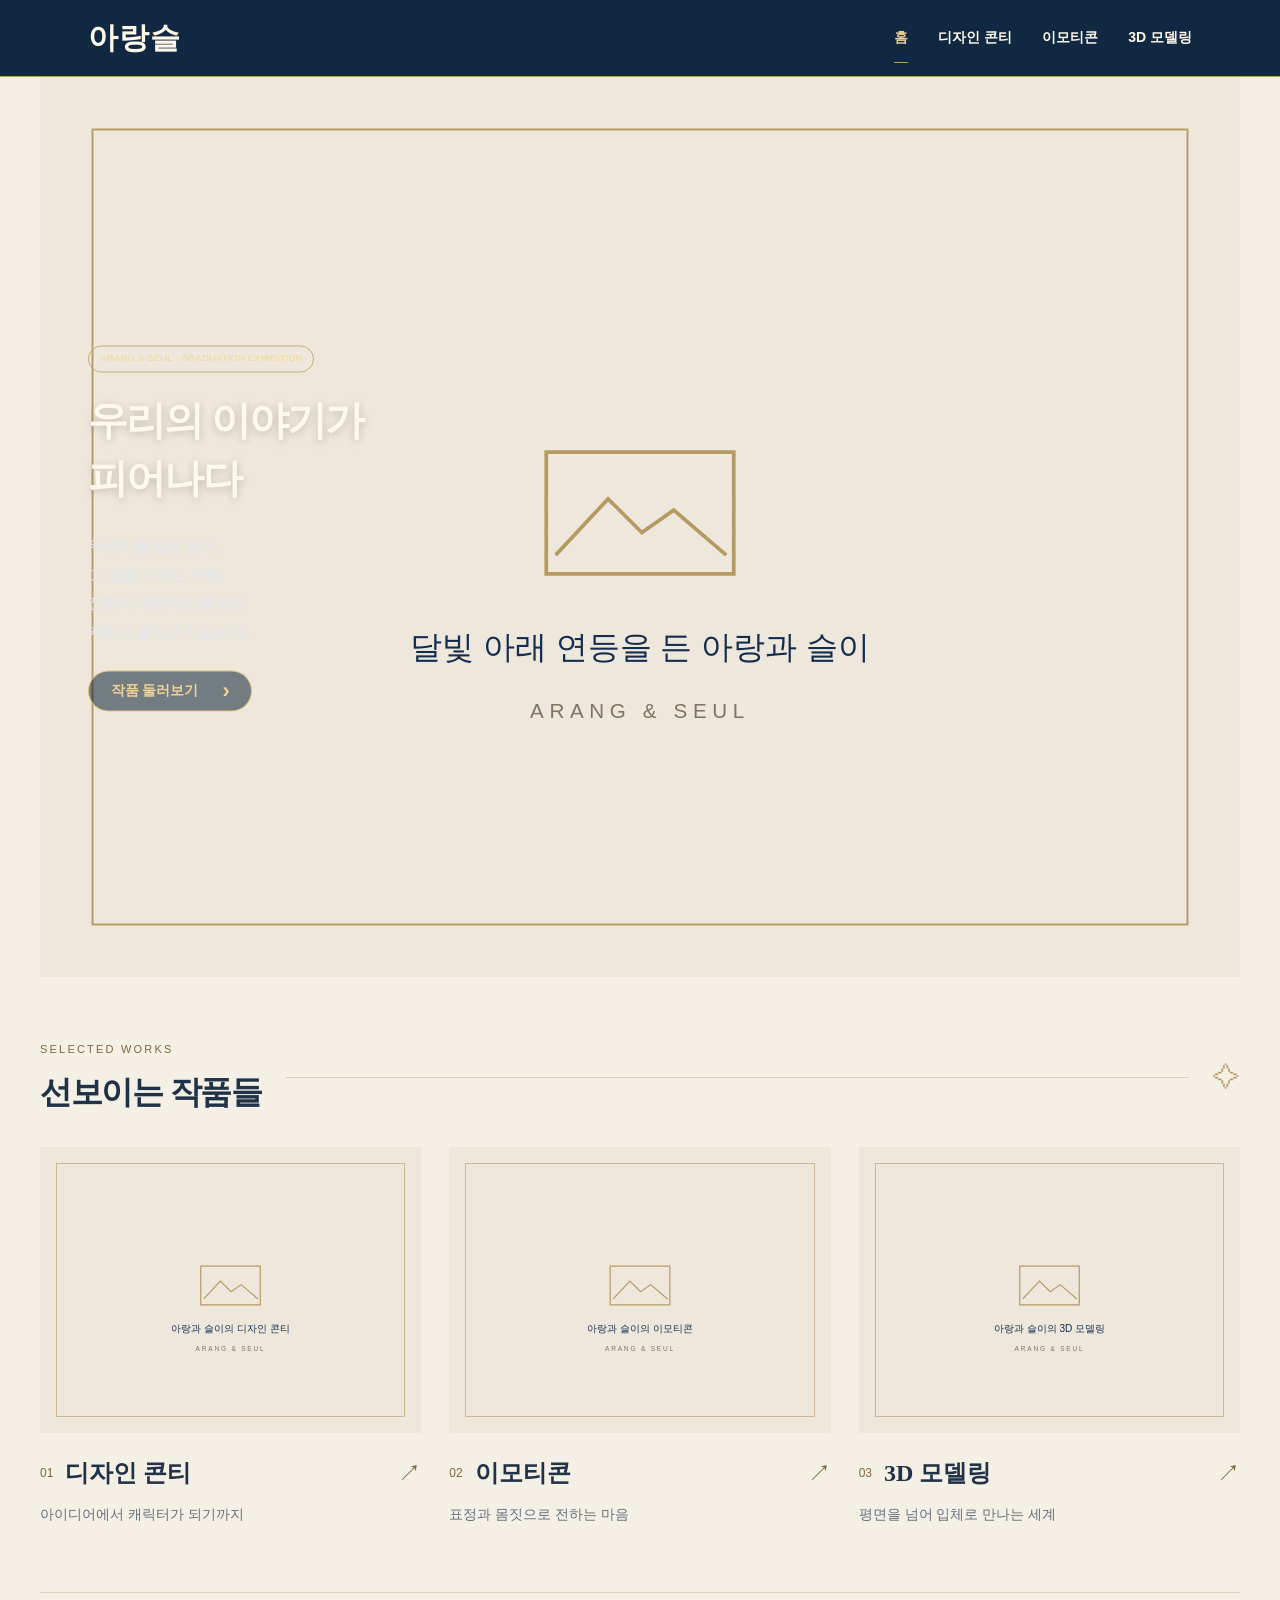
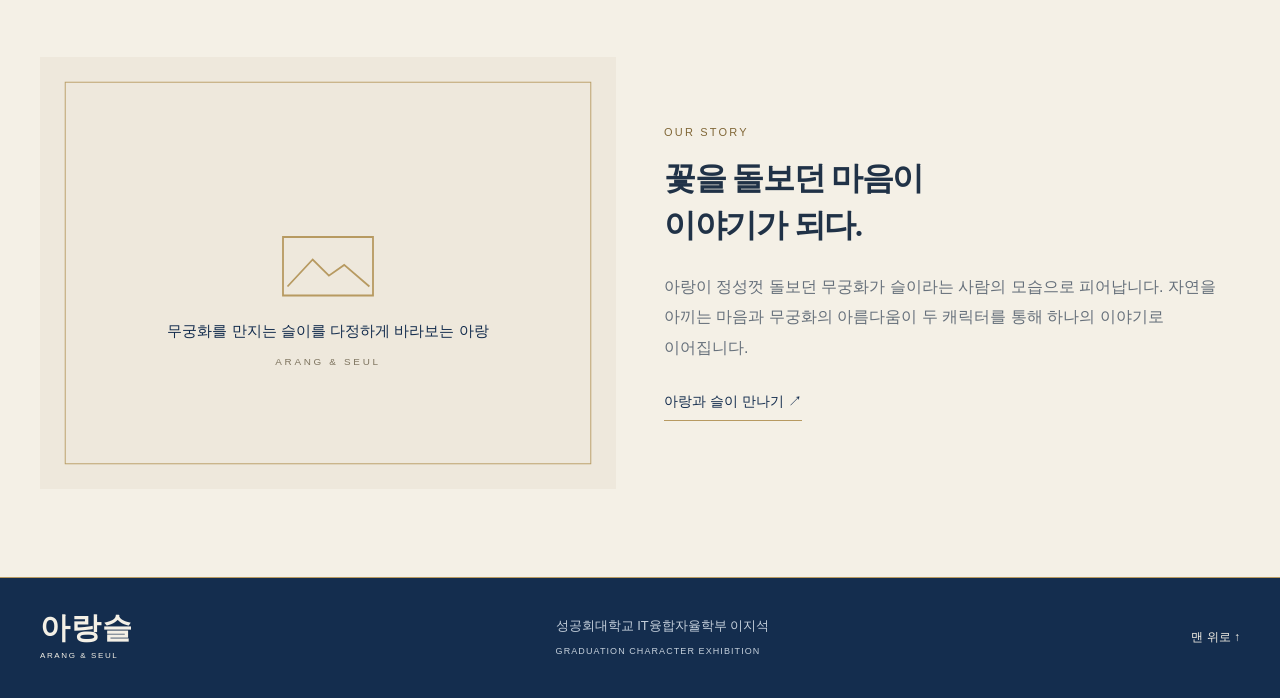
==== html/index.html @ 4203c08e "아랑슬 홈페이지 코" ====
<!DOCTYPE html>
<html lang="ko">
<head>
    <meta charset="UTF-8">

    <meta
        name="viewport"
        content="width=device-width, initial-scale=1.0"
    >

    <meta
        name="description"
        content="아랑과 슬이의 캐릭터 디자인, 이모티콘, 3D 모델링 졸업작품 전시"
    >

    <title>메인 | 아랑슬</title>

    <link rel="stylesheet" href="../css/style.css">
    <script src="../js/script.js" defer></script>

    <style>
        body.home-page {
            margin: 0;
            background: #f4f0e6;
            color: #203247;
            font-family: "Pretendard", "Malgun Gothic", sans-serif;
            line-height: 1.8;
        }

        body.home-page *,
        body.home-page *::before,
        body.home-page *::after {
            box-sizing: border-box;
        }

        body.home-page a {
            color: inherit;
            text-decoration: none;
        }

        body.home-page button {
            font: inherit;
            cursor: pointer;
        }

        body.home-page .skip {
            position: fixed;
            top: -100px;
            left: 16px;
            z-index: 100;
            padding: 10px 16px;
            background: #ffffff;
            color: #142d4e;
        }

        body.home-page .skip:focus {
            top: 12px;
        }

        body.home-page a:focus-visible,
        body.home-page button:focus-visible {
            outline: 3px solid #d9839b;
            outline-offset: 4px;
        }

        body.home-page .site-header {
            position: relative;
            top: auto;
            z-index: 20;
            margin: 0;
            background: #102842;
            border-bottom: 1px solid #b79a61;
            color: #fff8e9;
        }

        body.home-page .header-inner {
            position: relative;
            display: flex;
            align-items: center;
            justify-content: space-between;
            width: calc(100% - 32px);
            max-width: 1200px;
            min-height: 76px;
            margin-inline: auto;
            padding: 12px 48px;
            gap: 24px;
        }

        body.home-page .logo {
            flex-shrink: 0;
            font-family: "Noto Serif KR", "Batang", serif;
            font-size: 30px;
            font-weight: 700;
            line-height: 1.2;
            letter-spacing: 0.04em;
        }

        body.home-page .site-header .logo span {
            display: none;
        }

        body.home-page .site-header nav {
            position: static;
            display: flex;
            flex-direction: row;
            align-items: center;
            gap: 30px;
            margin: 0;
            padding: 0;
            border: 0;
            background: transparent;
        }

        body.home-page .site-header nav a {
            position: relative;
            display: block;
            padding: 12px 0;
            font-size: 14px;
            font-weight: 600;
            white-space: nowrap;
        }

        body.home-page .site-header nav a:hover,
        body.home-page .site-header nav a[aria-current="page"] {
            color: #e4c990;
        }

        body.home-page .site-header nav a[aria-current="page"]::after {
            content: "";
            position: absolute;
            right: 0;
            bottom: 0;
            left: 0;
            height: 1px;
            background: #b79a61;
        }

        body.home-page .menu-toggle {
            display: none;
        }

        body.home-page .arang-banner {
            position: relative;
            display: block;
            width: calc(100% - 32px);
            max-width: 1200px;
            height: auto;
            min-height: 0;
            margin: 0 auto;
            padding: 0;
            overflow: hidden;
            container-type: inline-size;
            background: #102842;
            color: #fff8e9;
        }

        body.home-page .arang-banner-image {
            position: static;
            display: block;
            width: 100%;
            max-width: 100%;
            height: auto;
            min-height: 0;
            margin: 0;
            padding: 0;
            aspect-ratio: auto;
            object-fit: contain;
            object-position: center;
            transform: none;
        }

        body.home-page .arang-banner-content {
            position: absolute;
            z-index: 1;
            top: 50%;
            left: 4%;
            width: 35%;
            margin: 0;
            padding: 0;
            transform: translateY(-50%);
        }

        body.home-page .arang-banner-label {
            display: inline-block;
            max-width: 100%;
            margin: 0 0 1.8cqw;
            padding: 0.45cqw 0.9cqw;
            border: 1px solid #c9ad73;
            border-radius: 999px;
            color: #f1dbab;
            font-family: "Malgun Gothic", sans-serif;
            font-size: 0.8cqw;
            font-weight: 600;
            line-height: 1.5;
            letter-spacing: 0;
        }

        body.home-page .arang-banner-content h1 {
            margin: 0 0 2cqw;
            padding: 0;
            color: #fff8e9;
            font-family: "Noto Serif KR", "Batang", serif;
            font-size: 3.3cqw;
            font-weight: 600;
            line-height: 1.45;
            letter-spacing: -0.045em;
            word-break: keep-all;
            text-shadow: 0 2px 8px #00000033;
        }

        body.home-page .arang-banner-description {
            margin: 0;
            padding: 0;
            color: #e0e6ee;
            font-family: "Malgun Gothic", sans-serif;
            font-size: 1.25cqw;
            font-weight: 400;
            line-height: 1.9;
            letter-spacing: 0;
        }

        body.home-page .arang-banner-button {
            display: inline-flex;
            align-items: center;
            justify-content: center;
            max-width: 100%;
            gap: 2cqw;
            margin: 2cqw 0 0;
            padding: 0.7cqw 1.8cqw;
            border: 1px solid #e4c17a;
            border-radius: 999px;
            background: #091e3488;
            color: #f1d396;
            font-size: 1.15cqw;
            font-weight: 600;
            line-height: 1.6;
            transition: background 0.2s, color 0.2s;
        }

        body.home-page .arang-banner-button span {
            font-size: 1.8cqw;
            line-height: 1;
        }

        body.home-page .arang-banner-button:hover {
            background: #e4c17a;
            color: #142d4e;
        }

        body.home-page main > .wrap,
        body.home-page .footer-inner {
            width: calc(100% - 32px);
            max-width: 1200px;
            margin-inline: auto;
        }

        body.home-page .section {
            padding-block: 64px;
        }

        body.home-page .section-title {
            display: flex;
            align-items: center;
            justify-content: space-between;
            gap: 24px;
            margin-bottom: 32px;
        }

        body.home-page .section-title::after {
            content: "";
            flex: 1;
            order: 0;
            height: 1px;
            background: #d9cfba;
        }

        body.home-page .section-title > span {
            order: 1;
            color: #b79a61;
            font-size: 27px;
        }

        body.home-page .eyebrow {
            margin: 0 0 14px;
            color: #806737;
            font-size: 11px;
            line-height: 1.6;
            letter-spacing: 0.2em;
        }

        body.home-page .section-title .eyebrow {
            margin-bottom: 10px;
        }

        body.home-page .section-title h2,
        body.home-page .story h2 {
            margin: 0;
            color: #203247;
            font-family: "Noto Serif KR", "Batang", serif;
            font-size: 32px;
            font-weight: 600;
            line-height: 1.45;
            letter-spacing: -0.04em;
        }

        body.home-page .works {
            display: grid;
            grid-template-columns: repeat(3, minmax(0, 1fr));
            gap: 28px;
        }

        body.home-page .work-card {
            display: block;
            min-width: 0;
        }

        body.home-page .card-image {
            width: 100%;
            height: auto;
            aspect-ratio: 4 / 3;
            overflow: hidden;
            background: #eae5d9;
        }

        body.home-page .card-image img {
            display: block;
            width: 100%;
            height: 100%;
            object-fit: contain;
            transition: transform 0.3s;
        }

        body.home-page .work-card:hover .card-image img {
            transform: scale(1.035);
        }

        body.home-page .card-meta {
            display: flex;
            align-items: center;
            gap: 12px;
            margin: 20px 0 8px;
        }

        body.home-page .card-meta h3 {
            margin: 0;
            font-family: "Noto Serif KR", "Batang", serif;
            font-size: 24px;
            font-weight: 600;
            line-height: 1.4;
        }

        body.home-page .card-meta > span {
            color: #806737;
            font-size: 12px;
        }

        body.home-page .card-meta > span:last-child {
            margin-left: auto;
            font-size: 23px;
        }

        body.home-page .work-card > p {
            margin: 0;
            color: #66707b;
            font-size: 14px;
            line-height: 1.8;
        }

        body.home-page .story {
            display: grid;
            grid-template-columns: minmax(0, 1fr) minmax(0, 1fr);
            align-items: center;
            gap: 48px;
            border-top: 1px solid #d9cfba;
        }

        body.home-page .story > div {
            min-width: 0;
        }

        body.home-page .story-image {
            width: 100%;
            height: auto;
            aspect-ratio: 4 / 3;
            overflow: hidden;
            background: #e8e1d4;
        }

        body.home-page .story-image img {
            display: block;
            width: 100%;
            height: 100%;
            object-fit: contain;
        }

        body.home-page .story h2 {
            margin-bottom: 24px;
        }

        body.home-page .story p:not(.eyebrow) {
            margin: 0 0 24px;
            color: #66707b;
            font-size: 16px;
            line-height: 1.9;
        }

        body.home-page .text-link {
            display: inline-block;
            padding-bottom: 6px;
            border-bottom: 1px solid #b79a61;
            color: #142d4e;
            font-size: 14px;
        }

        body.home-page .site-footer {
            margin-top: 24px;
            border-top: 1px solid #b79a61;
            background: #142d4e;
            color: #f4f0e6;
        }

        body.home-page .footer-inner {
            display: flex;
            align-items: center;
            justify-content: space-between;
            gap: 28px;
            padding-block: 32px;
        }

        body.home-page .site-footer .logo span {
            display: block;
            font-family: "Malgun Gothic", sans-serif;
            font-size: 8px;
            font-weight: 400;
            line-height: 2.5;
            letter-spacing: 0.2em;
        }

        body.home-page .site-footer p {
            margin: 0;
            color: #c4cfdb;
            font-size: 13px;
        }

        body.home-page .site-footer small {
            font-size: 9px;
            letter-spacing: 0.12em;
        }

        body.home-page .footer-top {
            font-size: 12px;
        }

        @media (max-width: 1000px) {
            body.home-page .header-inner {
                padding-inline: 24px;
            }

            body.home-page .section {
                padding-block: 48px;
            }

            body.home-page .works {
                gap: 20px;
            }

            body.home-page .card-meta h3 {
                font-size: 21px;
            }

            body.home-page .story {
                gap: 30px;
            }
        }

        @media (max-width: 700px) {
            body.home-page .header-inner {
                min-height: 66px;
                padding-inline: 12px;
                gap: 16px;
            }

            body.home-page .site-header .logo {
                font-size: 26px;
            }

            body.home-page .menu-toggle {
                display: inline-flex;
                align-items: center;
                gap: 8px;
                padding: 6px 12px;
                border: 1px solid #b79a6166;
                background: transparent;
                color: #fff8e9;
                font-size: 13px;
            }

            body.home-page .site-header nav {
                position: absolute;
                top: 100%;
                right: 0;
                left: 0;
                display: none;
                flex-direction: column;
                align-items: stretch;
                gap: 4px;
                padding: 16px 24px;
                border: 1px solid #b79a6166;
                background: #102842;
            }

            body.home-page .site-header nav.open {
                display: flex;
            }

            body.home-page .site-header nav a {
                padding: 10px 0;
            }

            body.home-page .section {
                padding-block: 40px;
            }

            body.home-page .works,
            body.home-page .story {
                grid-template-columns: minmax(0, 1fr);
                gap: 30px;
            }

            body.home-page .section-title h2,
            body.home-page .story h2 {
                font-size: 27px;
            }

            body.home-page .card-meta h3 {
                font-size: 23px;
            }

            body.home-page .story p:not(.eyebrow) {
                font-size: 14px;
            }

            body.home-page .footer-inner {
                flex-wrap: wrap;
                padding-block: 28px;
            }
        }

        @media (orientation: portrait) {
            body.home-page .arang-banner {
                width: 100%;
                max-width: none;
                margin-inline: 0;
            }
        }

        @media (prefers-reduced-motion: reduce) {
            body.home-page *,
            body.home-page *::before,
            body.home-page *::after {
                transition: none !important;
                animation: none !important;
            }
        }
    </style>
</head>

<body class="home-page">
    <a class="skip" href="#main">본문 바로가기</a>

    <header class="site-header">
        <div class="wrap header-inner">
            <a class="logo" href="index.html">
                아랑슬
                <span>ARANG &amp; SEUL</span>
            </a>

            <button
                class="menu-toggle"
                type="button"
                aria-expanded="false"
                aria-controls="navigation"
            >
                메뉴
                <span aria-hidden="true">☰</span>
            </button>

            <nav id="navigation" aria-label="주 메뉴">
                <a href="index.html" aria-current="page">홈</a>
                <a href="concept.html">디자인 콘티</a>
                <a href="illust.html">이모티콘</a>
                <a href="3Drender.html">3D 모델링</a>
            </nav>
        </div>
    </header>

    <main id="main">
        <section
            class="arang-banner"
            aria-labelledby="hero-title"
        >
            <img
                class="arang-banner-image"
                src="../image/index/달빛 아래 연등 든 아랑과 슬.png"
                alt="달빛 아래 연등을 든 아랑과 슬이"
                fetchpriority="high"
                loading="eager"
            >

            <div class="arang-banner-content">
                <p class="arang-banner-label">
                    ARANG &amp; SEUL · GRADUATION EXHIBITION
                </p>

                <h1 id="hero-title">
                    우리의 이야기가<br>
                    피어나다
                </h1>

                <p class="arang-banner-description">
                    무궁화를 닮은 슬이,<br>
                    그 곁을 지키는 아랑.<br>
                    전통의 아름다움을 담은<br>
                    캐릭터 졸업 전시입니다.
                </p>

                <a class="arang-banner-button" href="#works">
                    작품 둘러보기
                    <span aria-hidden="true">›</span>
                </a>
            </div>
        </section>

        <section
            id="works"
            class="wrap section"
            aria-labelledby="works-title"
        >
            <div class="section-title">
                <div>
                    <p class="eyebrow">SELECTED WORKS</p>
                    <h2 id="works-title">선보이는 작품들</h2>
                </div>

                <span aria-hidden="true">✧</span>
            </div>

            <div class="works">
                <a class="work-card" href="concept.html">
                    <div class="card-image">
                        <img
                            src="../image/index/디자인 콘티.png"
                            alt="아랑과 슬이의 디자인 콘티"
                            loading="lazy"
                        >
                    </div>

                    <div class="card-meta">
                        <span>01</span>
                        <h3>디자인 콘티</h3>
                        <span aria-hidden="true">↗</span>
                    </div>

                    <p>아이디어에서 캐릭터가 되기까지</p>
                </a>

                <a class="work-card" href="illust.html">
                    <div class="card-image">
                        <img
                            src="../image/index/이모티콘.png"
                            alt="아랑과 슬이의 이모티콘"
                            loading="lazy"
                        >
                    </div>

                    <div class="card-meta">
                        <span>02</span>
                        <h3>이모티콘</h3>
                        <span aria-hidden="true">↗</span>
                    </div>

                    <p>표정과 몸짓으로 전하는 마음</p>
                </a>

                <a class="work-card" href="3Drender.html">
                    <div class="card-image">
                        <img
                            src="../image/index/아랑과 슬 모델링.png"
                            alt="아랑과 슬이의 3D 모델링"
                            loading="lazy"
                        >
                    </div>

                    <div class="card-meta">
                        <span>03</span>
                        <h3>3D 모델링</h3>
                        <span aria-hidden="true">↗</span>
                    </div>

                    <p>평면을 넘어 입체로 만나는 세계</p>
                </a>
            </div>
        </section>

        <section
            class="story wrap section"
            aria-labelledby="story-title"
        >
            <div class="story-image">
                <img
                    src="../image/index/무궁화 곁의 아랑과 슬.png"
                    alt="무궁화를 만지는 슬이를 다정하게 바라보는 아랑"
                    loading="lazy"
                >
            </div>

            <div>
                <p class="eyebrow">OUR STORY</p>

                <h2 id="story-title">
                    꽃을 돌보던 마음이<br>
                    이야기가 되다.
                </h2>

                <p>
                    아랑이 정성껏 돌보던 무궁화가 슬이라는 사람의 모습으로
                    피어납니다. 자연을 아끼는 마음과 무궁화의 아름다움이
                    두 캐릭터를 통해 하나의 이야기로 이어집니다.
                </p>

                <a
                    class="text-link"
                    href="concept.html#characters"
                >
                    아랑과 슬이 만나기 ↗
                </a>
            </div>
        </section>
    </main>

    <footer class="site-footer">
        <div class="wrap footer-inner">
            <a class="logo" href="index.html">
                아랑슬
                <span>ARANG &amp; SEUL</span>
            </a>

            <p>
                성공회대학교 IT융합자율학부 이지석<br>
                <small>GRADUATION CHARACTER EXHIBITION</small>
            </p>

            <a class="footer-top" href="#main">
                맨 위로 ↑
            </a>
        </div>
    </footer>

    <dialog
        id="lightbox"
        aria-labelledby="lightbox-title"
    >
        <button
            type="button"
            class="close"
            aria-label="확대 보기 닫기"
        >
            닫기 ×
        </button>

        <div class="modal-image"></div>
        <h2 id="lightbox-title"></h2>
    </dialog>
</body>
</html>
---- css/style.css ----
:root {
    --navy: #142d4e;
    --blue: #315b86;
    --paper: #f4f0e6;
    --gold: #b79a61;
    --pink: #d9839b;
    --ink: #203247;
    --muted: #66707b;
    --line: #d9cfba;
    --serif: "Noto Serif KR", "Batang", serif;
    --sans: "Pretendard", "Malgun Gothic", sans-serif;
}

*,
*::before,
*::after {
    box-sizing: border-box;
}

html {
    scroll-behavior: smooth;
    scroll-padding-top: 100px;
}

body {
    margin: 0;
    background: var(--paper);
    color: var(--ink);
    font: 16px/1.8 var(--sans);
    word-break: keep-all;
    overflow-wrap: break-word;
}

h1,
h2,
h3,
p,
figure {
    margin: 0;
}

h1,
h2,
h3 {
    font-family: var(--serif);
    font-weight: 600;
    line-height: 1.35;
}

h1 {
    font-size: clamp(36px, 4.8vw, 70px);
    letter-spacing: -0.055em;
}

h2 {
    font-size: clamp(27px, 3vw, 42px);
    letter-spacing: -0.04em;
}

h3 {
    font-size: 25px;
}

p {
    color: var(--muted);
}

a {
    color: inherit;
    text-decoration: none;
}

button,
input {
    font: inherit;
}

button {
    cursor: pointer;
    color: inherit;
}

img {
    display: block;
    width: 100%;
    height: 100%;
    object-fit: contain;
}

button,
a {
    -webkit-tap-highlight-color: transparent;
    transition: color 0.2s, background 0.2s, transform 0.2s;
}

button:focus-visible,
a:focus-visible {
    outline: 3px solid var(--pink);
    outline-offset: 5px;
}

[hidden] {
    display: none !important;
}

.wrap {
    width: min(1200px, calc(100% - 80px));
    margin-inline: auto;
}

.section {
    padding-block: 80px;
}

.dark {
    background: var(--navy);
    color: var(--paper);
}

.dark p {
    color: #d4dce4;
}

.eyebrow {
    margin-bottom: 20px;
    color: #806737;
    font: 11px/1.6 var(--sans);
    letter-spacing: 0.21em;
}

.dark .eyebrow {
    color: #ddc38e;
}

.site-header {
    position: sticky;
    top: 0;
    z-index: 20;
    background: var(--navy);
    color: var(--paper);
    border-bottom: 1px solid #b79a6155;
}

.header-inner {
    display: flex;
    justify-content: space-between;
    align-items: center;
    min-height: 94px;
    gap: 30px;
}

.logo {
    flex-shrink: 0;
    font: 700 32px/1.2 var(--serif);
    letter-spacing: 0.06em;
}

.logo span {
    display: block;
    font: 8px/2.5 var(--sans);
    letter-spacing: 0.25em;
}

.site-header nav {
    display: flex;
    gap: 38px;
}

.site-header nav a {
    position: relative;
    padding: 12px 0;
    font-size: 14px;
}

.site-header nav a:hover,
.site-header nav a[aria-current="page"] {
    color: #e4c990;
}

.site-header nav a[aria-current="page"]::after {
    content: "";
    position: absolute;
    right: 0;
    bottom: 0;
    left: 0;
    height: 1px;
    background: var(--gold);
}

.menu-toggle {
    display: none;
}

.skip {
    position: fixed;
    top: -100px;
    left: 20px;
    z-index: 100;
    padding: 10px;
    background: white;
    color: var(--navy);
}

.skip:focus {
    top: 10px;
}

.hero {
    position: relative;
    overflow: hidden;
    background:
        radial-gradient(
            ellipse at 80% 40%,
            #315b86aa,
            transparent 65%
        ),
        var(--navy);
}

.hero::before,
.model-intro::before {
    content: "";
    position: absolute;
    top: 24px;
    right: 24px;
    width: 120px;
    height: 120px;
    border-top: 1px solid var(--gold);
    border-right: 1px solid var(--gold);
    pointer-events: none;
    background:
        repeating-linear-gradient(
            90deg,
            transparent 0 29px,
            #b79a6120 29px 30px
        ),
        repeating-linear-gradient(
            0deg,
            transparent 0 29px,
            #b79a6120 29px 30px
        );
}

.hero-grid {
    display: grid;
    grid-template-columns: 1fr 1fr;
    align-items: center;
    min-height: 660px;
    gap: 25px;
    padding-block: 60px;
}

.hero-copy {
    position: relative;
    z-index: 1;
}

.hero-copy h1 {
    margin-bottom: 28px;
}

.hero-copy em {
    font-style: normal;
    color: #e1c48c;
}

.hero-copy p:not(.eyebrow) {
    line-height: 2;
}

.button {
    display: inline-flex;
    align-items: center;
    gap: 48px;
    margin-top: 35px;
    padding: 12px 23px;
    border: 1px solid var(--gold);
    border-radius: 2px;
    color: #ead5ab;
    font-size: 14px;
}

.button:hover {
    background: var(--gold);
    color: var(--navy);
}

.hero-art {
    position: relative;
    height: 500px;
    padding: 10px;
}

.art-label {
    display: block;
    margin-top: 10px;
    color: #d5c6a5;
    font-size: 10px;
    letter-spacing: 0.2em;
    text-align: right;
}

.hero-bottom {
    display: flex;
    justify-content: space-between;
    padding-block: 18px;
    border-top: 1px solid #b79a6144;
    color: #d6c7a8;
    font-size: 10px;
    letter-spacing: 0.15em;
}

.section-title {
    display: flex;
    align-items: center;
    justify-content: space-between;
    gap: 20px;
    margin-bottom: 35px;
}

.section-title .eyebrow {
    margin-bottom: 10px;
}

.section-title > span {
    order: 1;
    color: var(--gold);
    font-size: 27px;
}

.section-title::after {
    content: "";
    flex: 1;
    order: 0;
    height: 1px;
    background: var(--line);
}

.works {
    display: grid;
    grid-template-columns: repeat(3, minmax(0, 1fr));
    gap: 28px;
}

.work-card {
    min-width: 0;
}

.card-image {
    height: 320px;
    overflow: hidden;
    background: #eae5d9;
}

.work-card img {
    transition: transform 0.4s;
}

.work-card:hover img {
    transform: scale(1.035);
}

.card-meta {
    display: flex;
    align-items: center;
    gap: 14px;
    margin: 20px 0 8px;
}

.card-meta > span {
    color: #806737;
    font-size: 12px;
}

.card-meta > span:last-child {
    margin-left: auto;
    font-size: 23px;
}

.work-card p {
    font-size: 14px;
}

.story {
    display: grid;
    grid-template-columns: minmax(0, 1.1fr) minmax(0, 1fr);
    align-items: center;
    gap: 70px;
    border-top: 1px solid var(--line);
}

.story-image {
    height: 410px;
    background: #e8e1d4;
}

.story h2 {
    margin-bottom: 25px;
}

.story p:not(.eyebrow) {
    margin-bottom: 25px;
}

.text-link {
    display: inline-block;
    padding-bottom: 6px;
    border-bottom: 1px solid var(--gold);
    font-size: 14px;
}

.site-footer {
    margin-top: 35px;
    background: var(--navy);
    color: var(--paper);
    border-top: 1px solid var(--gold);
}

.footer-inner {
    display: flex;
    align-items: center;
    justify-content: space-between;
    gap: 30px;
    padding-block: 40px;
}

.site-footer p {
    color: #c4cfdb;
    font-size: 13px;
}

.site-footer small {
    font-size: 9px;
    letter-spacing: 0.15em;
}

.site-footer a:last-child {
    font-size: 12px;
}

.page-heading {
    padding-block: 70px 55px;
    text-align: center;
}

.page-heading p:last-child {
    max-width: 650px;
    margin: 24px auto 0;
}

.comparison {
    display: grid;
    grid-template-columns: minmax(0, 1fr) 50px minmax(0, 1fr);
    align-items: center;
    gap: 20px;
}

.art {
    min-width: 0;
}

.art img {
    height: 300px;
    padding: 18px;
    background: #ece6d9;
}

.art figcaption {
    padding: 15px 0;
    font-size: 13px;
    text-align: center;
}

.compare-arrow {
    color: var(--gold);
    font-size: 35px;
    text-align: center;
}

.process {
    display: grid;
    grid-template-columns: repeat(4, minmax(0, 1fr));
    margin: 45px 0 0;
    padding: 0;
    list-style: none;
    border-top: 1px solid var(--line);
    border-bottom: 1px solid var(--line);
}

.process li {
    padding: 24px;
    border-right: 1px solid var(--line);
    text-align: center;
}

.process li:last-child {
    border-right: 0;
}

.process span {
    display: block;
    margin-bottom: 6px;
    color: #826a39;
    font-size: 11px;
    letter-spacing: 0.15em;
}

.turnaround {
    display: grid;
    gap: 25px;
}

.turnaround .art {
    padding: 20px;
    border: 1px solid var(--line);
}

.turnaround .art img {
    height: 320px;
    background: transparent;
}

.character-grid {
    display: grid;
    grid-template-columns: repeat(2, minmax(0, 1fr));
    gap: 55px;
}

.character {
    display: grid;
    grid-template-columns: 170px minmax(0, 1fr);
    align-items: center;
    gap: 25px;
}

.character img {
    height: 230px;
}

.character h3 {
    margin-bottom: 15px;
}

.character p {
    font-size: 14px;
}

.character .eyebrow {
    margin-bottom: 8px;
    font-size: 10px;
}

.filter-bar {
    display: flex;
    justify-content: center;
    flex-wrap: wrap;
    gap: 12px;
}

.filter-bar button {
    padding: 7px 30px;
    border: 1px solid var(--gold);
    border-radius: 24px;
    background: transparent;
    font-size: 14px;
}

.filter-bar button[aria-pressed="true"] {
    border-color: var(--navy);
    background: var(--navy);
    color: white;
}

.count {
    margin: 30px 0 12px;
    font-size: 12px;
    text-align: right;
}

.sticker-grid {
    display: grid;
    grid-template-columns: repeat(4, minmax(0, 1fr));
    gap: 18px;
}

.sticker {
    min-width: 0;
    padding: 20px 16px 12px;
    border: 1px solid transparent;
    background: #faf8f2;
}

.sticker img {
    height: 240px;
}

.sticker > span {
    display: flex;
    align-items: center;
    gap: 12px;
    margin-top: 18px;
    font-size: 13px;
    text-align: left;
}

.sticker small {
    color: #8b7958;
    font-size: 10px;
}

.sticker:hover {
    border-color: var(--gold);
    transform: translateY(-4px);
}

.sheet-feature {
    display: grid;
    grid-template-columns: repeat(2, minmax(0, 1fr));
    align-items: center;
    gap: 70px;
    margin-top: 70px;
    border-top: 1px solid var(--line);
}

.sheet-feature h2 {
    margin-bottom: 25px;
}

.sheet-button {
    padding: 25px;
    border: 1px solid var(--gold);
    background: #e9e3d5;
}

.sheet-button img {
    height: 440px;
}

.model-intro {
    position: relative;
    padding-bottom: 40px;
    background:
        radial-gradient(
            ellipse at 50% 70%,
            #315b86 0,
            transparent 65%
        ),
        var(--navy);
}

.model-stage {
    text-align: center;
}

.render-image {
    height: 490px;
    max-width: 900px;
    margin: auto;
}

.model-stage p {
    margin-top: 15px;
    font-size: 13px;
}

.view-grid {
    display: grid;
    grid-template-columns: repeat(7, minmax(0, 1fr));
    gap: 12px;
}

.view-button {
    min-width: 0;
    padding: 12px;
    border: 1px solid var(--line);
    background: #ede7db;
}

.view-button img {
    height: 150px;
}

.view-button span {
    display: block;
    margin-top: 8px;
    font-size: 12px;
}

.view-button[aria-pressed="true"] {
    border: 2px solid var(--gold);
    background: #fffaf0;
}

.video-section {
    display: grid;
    grid-template-columns: minmax(0, 1fr) minmax(0, 1.5fr);
    align-items: center;
    gap: 60px;
    border-top: 1px solid var(--line);
}

.video-section h2 {
    margin-bottom: 20px;
}

video {
    display: block;
    width: 100%;
    aspect-ratio: 16 / 9;
    border: 1px solid var(--gold);
    background: var(--navy);
}

.video-status {
    margin-top: 8px;
    font-size: 13px;
}

.detailed h3 {
    margin: 12px 0;
    font-size: 20px;
}

.detailed p {
    font-size: 13px;
}

.image-fallback {
    background: linear-gradient(135deg, #e6e0d2, #f6f2e9);
    outline: 1px solid #b79a6133;
    object-fit: contain;
}

.dark .image-fallback {
    opacity: 0.85;
}

dialog {
    width: min(850px, calc(100% - 32px));
    max-height: 90vh;
    padding: 55px 25px 25px;
    border: 1px solid var(--gold);
    background: var(--paper);
    color: var(--navy);
    text-align: center;
}

dialog::backdrop {
    background: #071526d9;
}

.modal-image img {
    width: 100%;
    height: auto;
    max-height: 65vh;
    object-fit: contain;
}

.close {
    position: absolute;
    top: 12px;
    right: 18px;
    border: 0;
    background: none;
    font-size: 14px;
}

dialog h2 {
    margin-top: 15px;
    font-size: 20px;
}

body.modal-open {
    overflow: hidden;
}

.home-page .site-header {
    border-bottom: 1px solid var(--gold);
    background: #102842;
}

.home-page .header-inner {
    width: 92%;
    max-width: 1600px;
    min-height: 76px;
    gap: 24px;
}

.home-page .site-header .logo {
    font-size: 30px;
    letter-spacing: 0.04em;
}

.home-page .site-header .logo span {
    display: none;
}

.home-page .site-header nav {
    gap: clamp(22px, 3vw, 52px);
}

.home-page .site-header nav a {
    font-size: 14px;
    font-weight: 600;
}

.home-page .home-hero {
    position: relative;
    isolation: isolate;
    overflow: hidden;
    background: #0c2345;
    color: #fff8e9;
}

.home-page .home-hero-background {
    position: absolute;
    inset: 0;
    z-index: -2;
    width: 100%;
    height: 100%;
    object-fit: cover;
    object-position: center;
}

.home-page .home-hero::after {
    content: "";
    position: absolute;
    inset: 0;
    z-index: -1;
    pointer-events: none;
    background: linear-gradient(
        90deg,
        rgba(6, 22, 45, 0.22),
        rgba(6, 22, 45, 0.08) 32%,
        transparent 48%
    );
}

.home-page .home-hero-inner {
    display: flex;
    align-items: center;
    width: 100%;
    min-height: 560px;
    aspect-ratio: 16 / 9;
    padding: 70px 4%;
}

.home-page .home-hero-copy {
    width: 37%;
    max-width: 610px;
}

.home-page .home-hero-eyebrow {
    display: inline-block;
    max-width: 100%;
    margin: 0 0 25px;
    padding: 6px 14px;
    border: 1px solid #c9ad73;
    border-radius: 999px;
    color: #f1dbab;
    font-family: var(--sans);
    font-size: clamp(8px, 0.75vw, 13px);
    font-weight: 600;
    line-height: 1.5;
    letter-spacing: 0.04em;
}

.home-page .home-hero-copy h1 {
    margin: 0 0 25px;
    color: #fff8e9;
    font-family: var(--serif);
    font-size: clamp(32px, 3.4vw, 72px);
    font-weight: 600;
    line-height: 1.45;
    letter-spacing: -0.045em;
    text-shadow: 0 3px 14px rgba(0, 0, 0, 0.3);
}

.home-page .home-hero-description {
    color: #e0e6ee;
    font-size: clamp(13px, 1.1vw, 19px);
    font-weight: 400;
    line-height: 1.9;
    text-shadow: 0 2px 8px rgba(0, 0, 0, 0.35);
}

.home-page .home-hero-button {
    display: inline-flex;
    align-items: center;
    justify-content: center;
    gap: 28px;
    margin-top: 30px;
    padding: 9px 25px;
    border: 1px solid #e4c17a;
    border-radius: 999px;
    background: rgba(9, 30, 52, 0.55);
    color: #f1d396;
    font-size: 15px;
    font-weight: 600;
    line-height: 1.6;
    box-shadow: inset 0 0 0 2px rgba(228, 193, 122, 0.08);
    transition: background 0.2s, color 0.2s, transform 0.2s;
}

.home-page .home-hero-button span {
    font-size: 25px;
    line-height: 1;
}

.home-page .home-hero-button:hover {
    background: #e4c17a;
    color: var(--navy);
    transform: translateY(-2px);
}

.home-page .home-hero-button:focus-visible {
    outline: 3px solid #fff8e9;
    outline-offset: 5px;
}

.concept-page .concept-development {
    display: grid;
    gap: 48px;
}

.concept-page .concept-development-row {
    min-width: 0;
}

.concept-page .concept-development-row + .concept-development-row {
    padding-top: 40px;
    border-top: 1px solid var(--line);
}

.concept-page .concept-row-heading {
    margin-bottom: 24px;
}

.concept-page .concept-row-heading .eyebrow {
    margin-bottom: 8px;
}

.concept-page .concept-row-heading h2 {
    font-size: clamp(24px, 2.5vw, 32px);
}

.concept-page .concept-comparison {
    display: grid;
    grid-template-columns: minmax(0, 1fr) 48px minmax(0, 1fr);
    align-items: center;
    gap: 24px;
}

.concept-page .concept-stage {
    min-width: 0;
    margin: 0;
}

.concept-page .concept-stage-image {
    width: 100%;
    aspect-ratio: 4 / 3;
    padding: 20px;
    border: 1px solid var(--line);
    background: #ece6d9;
}

.concept-page .concept-stage-image img {
    width: 100%;
    height: 100%;
    object-fit: contain;
}

.concept-page .concept-stage figcaption {
    padding-top: 16px;
    color: var(--ink);
    font-size: 14px;
    text-align: center;
}

.concept-page .concept-arrow {
    color: var(--gold);
    font-size: 36px;
    text-align: center;
}

.concept-page .concept-development > .process {
    margin-top: 0;
}

.concept-page .concept-views {
    display: grid;
    gap: 32px;
}

.concept-page .concept-view-row {
    display: grid;
    grid-template-columns: repeat(3, minmax(0, 1fr));
    gap: 24px;
}

.concept-page .concept-view {
    min-width: 0;
    margin: 0;
    padding: 0;
    height: auto;
    aspect-ratio: auto;
    border: none;
    background: transparent;
}

.concept-page .concept-view-image {
    width: 100%;
    aspect-ratio: 3 / 4;
    padding: 18px;
    overflow: hidden;
    border: 1px solid var(--line);
    background: #ece6d9;
}

.concept-page .concept-view-image img {
    display: block;
    width: 100%;
    height: 100%;
    object-fit: contain;
}

.concept-page .concept-view figcaption {
    display: block;
    margin: 0;
    padding: 14px 0 0;
    color: var(--ink);
    font-size: 16px;
    font-weight: 400;
    line-height: 1.6;
    text-align: center;
}

.concept-page .concept-sheet-section {
    border-top: 1px solid var(--line);
}

.concept-page .concept-sheets {
    display: grid;
    grid-template-columns: minmax(0, 1fr);
    gap: 32px;
}

.concept-page .concept-sheet {
    display: block;
    width: 100%;
    min-width: 0;
    margin: 0;
    padding: 14px;
    border: 1px solid var(--line);
    border-radius: 0;
    background: #faf8f2;
    cursor: zoom-in;
    appearance: none;
    transition: border-color 0.2s, box-shadow 0.2s;
}

.concept-page .concept-sheet img {
    display: block;
    width: 100%;
    height: auto;
    max-height: none;
    object-fit: contain;
}

.concept-page .concept-sheet:hover {
    border-color: var(--gold);
    box-shadow: 0 6px 24px #142d4e12;
}

.concept-page #lightbox {
    width: min(1440px, calc(100% - 32px));
    max-width: calc(100% - 32px);
    max-height: 94vh;
    padding: 56px 20px 20px;
    overflow: auto;
}

.concept-page #lightbox .modal-image img {
    width: 100%;
    height: auto;
    max-height: none;
    object-fit: contain;
}

.concept-page #lightbox .close {
    position: sticky;
    top: 0;
    z-index: 1;
    display: block;
    width: max-content;
    margin: -40px 0 16px auto;
    padding: 6px 12px;
    border: 1px solid var(--gold);
    background: var(--paper);
}

.concept-page #lightbox h2 {
    position: absolute;
    width: 1px;
    height: 1px;
    margin: -1px;
    padding: 0;
    overflow: hidden;
    clip-path: inset(50%);
    white-space: nowrap;
    border: 0;
}

.model-page .model-intro {
    padding-bottom: 56px;
}

.model-page .model-intro .page-heading {
    position: relative;
    z-index: 1;
}

.model-page .model-video-grid {
    position: relative;
    z-index: 1;
    display: grid;
    grid-template-columns: repeat(2, minmax(0, 1fr));
    gap: 28px;
    align-items: start;
}

.model-page .model-video-card {
    min-width: 0;
    padding: 24px;
    border: 1px solid rgba(183, 154, 97, 0.45);
    background: rgba(7, 21, 38, 0.22);
}

.model-page .model-video-heading {
    margin-bottom: 20px;
    text-align: center;
}

.model-page .model-video-heading .eyebrow {
    margin-bottom: 6px;
    font-size: 11px;
    letter-spacing: 0.24em;
}

.model-page .model-video-heading h2 {
    margin: 0;
    font-size: 30px;
    color: var(--paper);
}

.model-page .model-video-player {
    min-width: 0;
}

.model-page .model-video-player video {
    display: block;
    width: 100%;
    height: auto;
    aspect-ratio: 4 / 3;
    object-fit: contain;
    border: 1px solid rgba(183, 154, 97, 0.6);
    background: #09192c;
}

.model-page .model-video-description {
    margin: 18px 0 0;
    font-size: 13px;
    line-height: 1.8;
    text-align: center;
    color: #d4dce4;
}

.model-page .video-status {
    margin: 12px 0 0;
    font-size: 13px;
    line-height: 1.7;
}

.model-page .model-gallery .view-grid {
    display: grid;
    grid-template-columns: repeat(6, minmax(0, 1fr));
    gap: 16px;
}

.model-page .model-gallery .view-button {
    display: block;
    min-width: 0;
    width: 100%;
    padding: 12px;
    border: 1px solid var(--line);
    border-radius: 0;
    background: #ede7db;
    color: var(--ink);
    cursor: zoom-in;
    appearance: none;
    transition:
        border-color 0.2s,
        background-color 0.2s,
        transform 0.2s;
}

.model-page .model-gallery .view-button img {
    display: block;
    width: 100%;
    height: auto;
    aspect-ratio: 3 / 4;
    object-fit: contain;
}

.model-page .model-gallery .view-button span {
    display: block;
    margin-top: 12px;
    font-size: 13px;
    line-height: 1.6;
    text-align: center;
}

.model-page .model-gallery .view-button:hover {
    border-color: var(--gold);
    background: #fffaf0;
    transform: translateY(-3px);
}

.model-page .model-gallery .view-button:focus-visible {
    outline: 3px solid var(--gold);
    outline-offset: 4px;
}

.model-page .model-process {
    border-top: 1px solid var(--line);
}

.model-page .model-process .process {
    margin-top: 0;
}

.model-page .model-process .process li {
    min-width: 0;
}

.model-page .model-texture {
    border-top: 1px solid var(--line);
}

.model-page .model-texture-description {
    max-width: 760px;
    margin: -12px 0 28px;
    color: var(--muted);
    font-size: 15px;
    line-height: 1.9;
}

.model-page .model-texture-player {
    min-width: 0;
}

.model-page .model-texture-player video {
    display: block;
    width: 100%;
    height: auto;
    aspect-ratio: 16 / 9;
    object-fit: contain;
    border: 1px solid var(--gold);
    background: #09192c;
}

.model-page .model-download-panel {
    display: flex;
    align-items: center;
    justify-content: space-between;
    gap: 28px;
    margin-top: 32px;
    padding: 28px;
    border: 1px solid var(--line);
    background: #eee8dc;
}

.model-page .model-download-copy {
    min-width: 0;
}

.model-page .model-download-copy .eyebrow {
    margin-bottom: 8px;
}

.model-page .model-download-copy h3 {
    margin: 0 0 10px;
    font-size: 23px;
    line-height: 1.5;
}

.model-page .model-download-copy > p:last-child {
    margin: 0;
    font-size: 13px;
    line-height: 1.8;
}

.model-page .model-download-links {
    display: flex;
    flex-wrap: wrap;
    gap: 12px;
    flex-shrink: 0;
}

.model-page .model-download-button {
    display: inline-flex;
    align-items: center;
    justify-content: center;
    gap: 22px;
    min-height: 46px;
    padding: 11px 20px;
    border: 1px solid var(--gold);
    background: var(--navy);
    color: #f1dbab;
    font-size: 14px;
    font-weight: 600;
    line-height: 1.6;
    text-decoration: none;
    transition: background-color 0.2s, color 0.2s;
}

.model-page .model-download-button span {
    font-size: 20px;
    line-height: 1;
}

.model-page .model-download-button:hover {
    background: var(--gold);
    color: var(--navy);
}

.model-page .model-download-button:focus-visible {
    outline: 3px solid var(--gold);
    outline-offset: 4px;
}

.model-page #lightbox {
    width: min(1000px, calc(100% - 32px));
    max-width: calc(100% - 32px);
    max-height: 92vh;
    padding: 56px 24px 24px;
    overflow: auto;
}

.model-page #lightbox .modal-image img {
    display: block;
    width: 100%;
    height: auto;
    max-height: 70vh;
    object-fit: contain;
}

.model-page #lightbox .close {
    position: absolute;
    top: 12px;
    right: 16px;
    padding: 6px 12px;
    border: 1px solid var(--gold);
    background: var(--paper);
    color: var(--navy);
    font-size: 14px;
}

.model-page #lightbox h2 {
    margin-top: 18px;
    font-size: 20px;
}

@media (min-width: 1500px) {
    .hero-grid {
        min-height: 740px;
    }

    .hero-art {
        height: 560px;
    }
}

@media (max-width: 1000px) {
    .wrap {
        width: calc(100% - 48px);
    }

    .site-header nav {
        gap: 22px;
    }

    .hero-grid {
        min-height: 560px;
    }

    .hero-art {
        height: 400px;
    }

    .card-image {
        height: 260px;
    }

    .story {
        gap: 35px;
    }

    .character {
        grid-template-columns: 110px minmax(0, 1fr);
        gap: 15px;
    }

    .sticker img {
        height: 190px;
    }

    .view-grid {
        grid-template-columns: repeat(4, minmax(0, 1fr));
    }

    .section {
        padding-block: 60px;
    }

    .concept-page .concept-comparison {
        gap: 16px;
        grid-template-columns: minmax(0, 1fr) 36px minmax(0, 1fr);
    }

    .concept-page .concept-view-row {
        gap: 16px;
    }

    .concept-page .concept-view-image {
        padding: 12px;
    }

    .model-page .model-video-grid {
        gap: 20px;
    }

    .model-page .model-video-card {
        padding: 18px;
    }

    .model-page .model-gallery .view-grid {
        grid-template-columns: repeat(3, minmax(0, 1fr));
        gap: 18px;
    }

    .model-page .model-download-panel {
        flex-direction: column;
        align-items: flex-start;
    }

    .model-page .model-download-links {
        width: 100%;
    }
}

@media (max-width: 1000px) and (min-width: 701px) {
    .home-page .home-hero-inner {
        min-height: 0;
        padding-block: 38px;
    }

    .home-page .home-hero-copy {
        width: 38%;
    }

    .home-page .home-hero-eyebrow {
        margin-bottom: 16px;
        padding: 5px 9px;
    }

    .home-page .home-hero-copy h1 {
        margin-bottom: 16px;
        font-size: clamp(27px, 3.4vw, 34px);
    }

    .home-page .home-hero-description {
        font-size: 12px;
        line-height: 1.75;
    }

    .home-page .home-hero-button {
        margin-top: 18px;
        padding: 7px 18px;
        font-size: 13px;
    }
}

@media (max-width: 700px) {
    .wrap {
        width: calc(100% - 36px);
    }

    .header-inner {
        min-height: 78px;
    }

    .logo {
        font-size: 28px;
    }

    .menu-toggle {
        display: block;
        flex-shrink: 0;
        padding: 5px 12px;
        border: 1px solid #b79a6166;
        background: none;
        color: var(--paper);
        font-size: 13px;
    }

    .site-header nav {
        display: none;
        position: absolute;
        top: 100%;
        right: 0;
        left: 0;
        flex-direction: column;
        gap: 4px;
        padding: 20px 28px;
        border-bottom: 1px solid var(--gold);
        background: var(--navy);
    }

    .site-header nav.open {
        display: flex;
    }

    .hero-grid {
        grid-template-columns: 1fr;
        gap: 25px;
        padding-top: 48px;
    }

    .hero h1 {
        font-size: 49px;
    }

    .hero-art {
        height: 350px;
    }

    .hero-bottom {
        font-size: 8px;
        letter-spacing: 0;
    }

    .hero-copy .eyebrow {
        font-size: 9px;
    }

    .button {
        margin-top: 24px;
    }

    .works {
        grid-template-columns: 1fr;
        gap: 35px;
    }

    .card-image {
        height: 340px;
    }

    .section {
        padding-block: 45px;
    }

    .story,
    .sheet-feature,
    .video-section {
        grid-template-columns: 1fr;
        gap: 30px;
    }

    .story-image {
        height: 300px;
    }

    .footer-inner {
        flex-wrap: wrap;
        padding-block: 30px;
    }

    .footer-inner p {
        font-size: 11px;
    }

    .page-heading {
        padding-block: 45px 35px;
    }

    .page-heading p:last-child {
        font-size: 14px;
    }

    .comparison {
        grid-template-columns: repeat(2, minmax(0, 1fr));
        gap: 12px;
    }

    .compare-arrow {
        display: none;
    }

    .comparison .art img {
        height: 230px;
        padding: 8px;
    }

    .process li {
        padding: 18px 5px;
        font-size: 13px;
    }

    .turnaround .art {
        padding: 10px;
    }

    .turnaround .art img {
        height: 230px;
    }

    .character-grid {
        grid-template-columns: 1fr;
        gap: 35px;
    }

    .character {
        grid-template-columns: 130px minmax(0, 1fr);
    }

    .sticker-grid {
        grid-template-columns: repeat(2, minmax(0, 1fr));
        gap: 12px;
    }

    .sticker {
        padding: 12px 8px;
    }

    .sticker img {
        height: 200px;
    }

    .sticker > span {
        gap: 8px;
        font-size: 12px;
    }

    .filter-bar {
        gap: 8px;
    }

    .filter-bar button {
        padding: 6px 20px;
        font-size: 12px;
    }

    .sheet-feature {
        margin-top: 35px;
    }

    .sheet-button img {
        height: 380px;
    }

    .render-image {
        height: 340px;
    }

    .view-grid {
        grid-template-columns: repeat(3, minmax(0, 1fr));
    }

    .view-button img {
        height: 110px;
    }

    .detailed {
        grid-template-columns: repeat(2, minmax(0, 1fr));
    }

    .detailed li:nth-child(2) {
        border-right: 0;
    }

    .detailed li:nth-child(-n+2) {
        border-bottom: 1px solid var(--line);
    }

    .detailed p {
        font-size: 12px;
    }

    .detailed h3 {
        font-size: 17px;
    }

    .art figcaption {
        font-size: 12px;
    }

    .home-page .header-inner {
        width: calc(100% - 36px);
        min-height: 66px;
    }

    .home-page .site-header .logo {
        font-size: 26px;
    }

    .home-page .site-header nav {
        gap: 4px;
    }

    .home-page .home-hero-inner {
        display: block;
        min-height: 0;
        aspect-ratio: auto;
        padding: 36px 24px calc(56.25vw + 24px);
    }

    .home-page .home-hero-copy {
        width: 100%;
        max-width: none;
    }

    .home-page .home-hero-background {
        inset: auto 0 0;
        height: auto;
        aspect-ratio: 16 / 9;
        object-fit: contain;
    }

    .home-page .home-hero::after {
        background: none;
    }

    .home-page .home-hero-eyebrow {
        margin-bottom: 20px;
        padding: 6px 10px;
        font-size: 9px;
    }

    .home-page .home-hero-copy h1 {
        margin-bottom: 20px;
        font-size: clamp(30px, 8vw, 48px);
        line-height: 1.4;
    }

    .home-page .home-hero-description {
        font-size: 14px;
    }

    .home-page .home-hero-button {
        margin-top: 24px;
        font-size: 14px;
    }

    .concept-page .concept-development {
        gap: 32px;
    }

    .concept-page .concept-development-row + .concept-development-row {
        padding-top: 28px;
    }

    .concept-page .concept-row-heading {
        margin-bottom: 18px;
    }

    .concept-page .concept-comparison {
        grid-template-columns: minmax(0, 1fr) 24px minmax(0, 1fr);
        gap: 8px;
    }

    .concept-page .concept-arrow {
        font-size: 24px;
    }

    .concept-page .concept-stage-image {
        aspect-ratio: 3 / 4;
        padding: 8px;
    }

    .concept-page .concept-stage figcaption {
        padding-top: 12px;
        font-size: 12px;
    }

    .concept-page .concept-views {
        gap: 20px;
    }

    .concept-page .concept-view-row {
        grid-template-columns: repeat(3, minmax(0, 1fr));
        gap: 8px;
    }

    .concept-page .concept-view-image {
        padding: 6px;
    }

    .concept-page .concept-view figcaption {
        padding-top: 10px;
        font-size: 13px;
    }

    .concept-page .concept-sheets {
        gap: 20px;
    }

    .concept-page .concept-sheet {
        padding: 6px;
    }

    .concept-page #lightbox {
        width: calc(100% - 16px);
        max-width: calc(100% - 16px);
        padding: 56px 8px 12px;
    }

    .model-page .model-intro {
        padding-bottom: 36px;
    }

    .model-page .model-video-grid {
        grid-template-columns: minmax(0, 1fr);
        gap: 24px;
    }

    .model-page .model-video-card {
        padding: 18px;
    }

    .model-page .model-video-heading {
        margin-bottom: 16px;
    }

    .model-page .model-video-heading h2 {
        font-size: 26px;
    }

    .model-page .model-video-description {
        margin-top: 14px;
        font-size: 12px;
    }

    .model-page .model-gallery .view-grid {
        grid-template-columns: repeat(3, minmax(0, 1fr));
        gap: 8px;
    }

    .model-page .model-gallery .view-button {
        padding: 6px;
    }

    .model-page .model-gallery .view-button span {
        margin-top: 8px;
        font-size: 11px;
    }

    .model-page .model-process .process {
        grid-template-columns: repeat(2, minmax(0, 1fr));
    }

    .model-page .model-process .process li {
        padding: 22px 12px;
    }

    .model-page .model-texture-description {
        margin-top: -10px;
        margin-bottom: 22px;
        font-size: 14px;
    }

    .model-page .model-download-panel {
        gap: 20px;
        margin-top: 24px;
        padding: 22px 18px;
    }

    .model-page .model-download-copy h3 {
        font-size: 21px;
    }

    .model-page .model-download-links {
        display: grid;
        grid-template-columns: repeat(2, minmax(0, 1fr));
        gap: 10px;
    }

    .model-page .model-download-button {
        min-width: 0;
        gap: 10px;
        padding: 10px 12px;
        font-size: 12px;
    }

    .model-page #lightbox {
        width: calc(100% - 20px);
        max-width: calc(100% - 20px);
        padding: 54px 12px 18px;
    }

    .model-page #lightbox h2 {
        font-size: 17px;
    }
}

@media (prefers-reduced-motion: reduce) {
    html {
        scroll-behavior: auto;
    }

    *,
    *::before,
    *::after {
        transition: none !important;
        animation: none !important;
    }

    .model-page .model-gallery .view-button:hover {
        transform: none;
    }
}
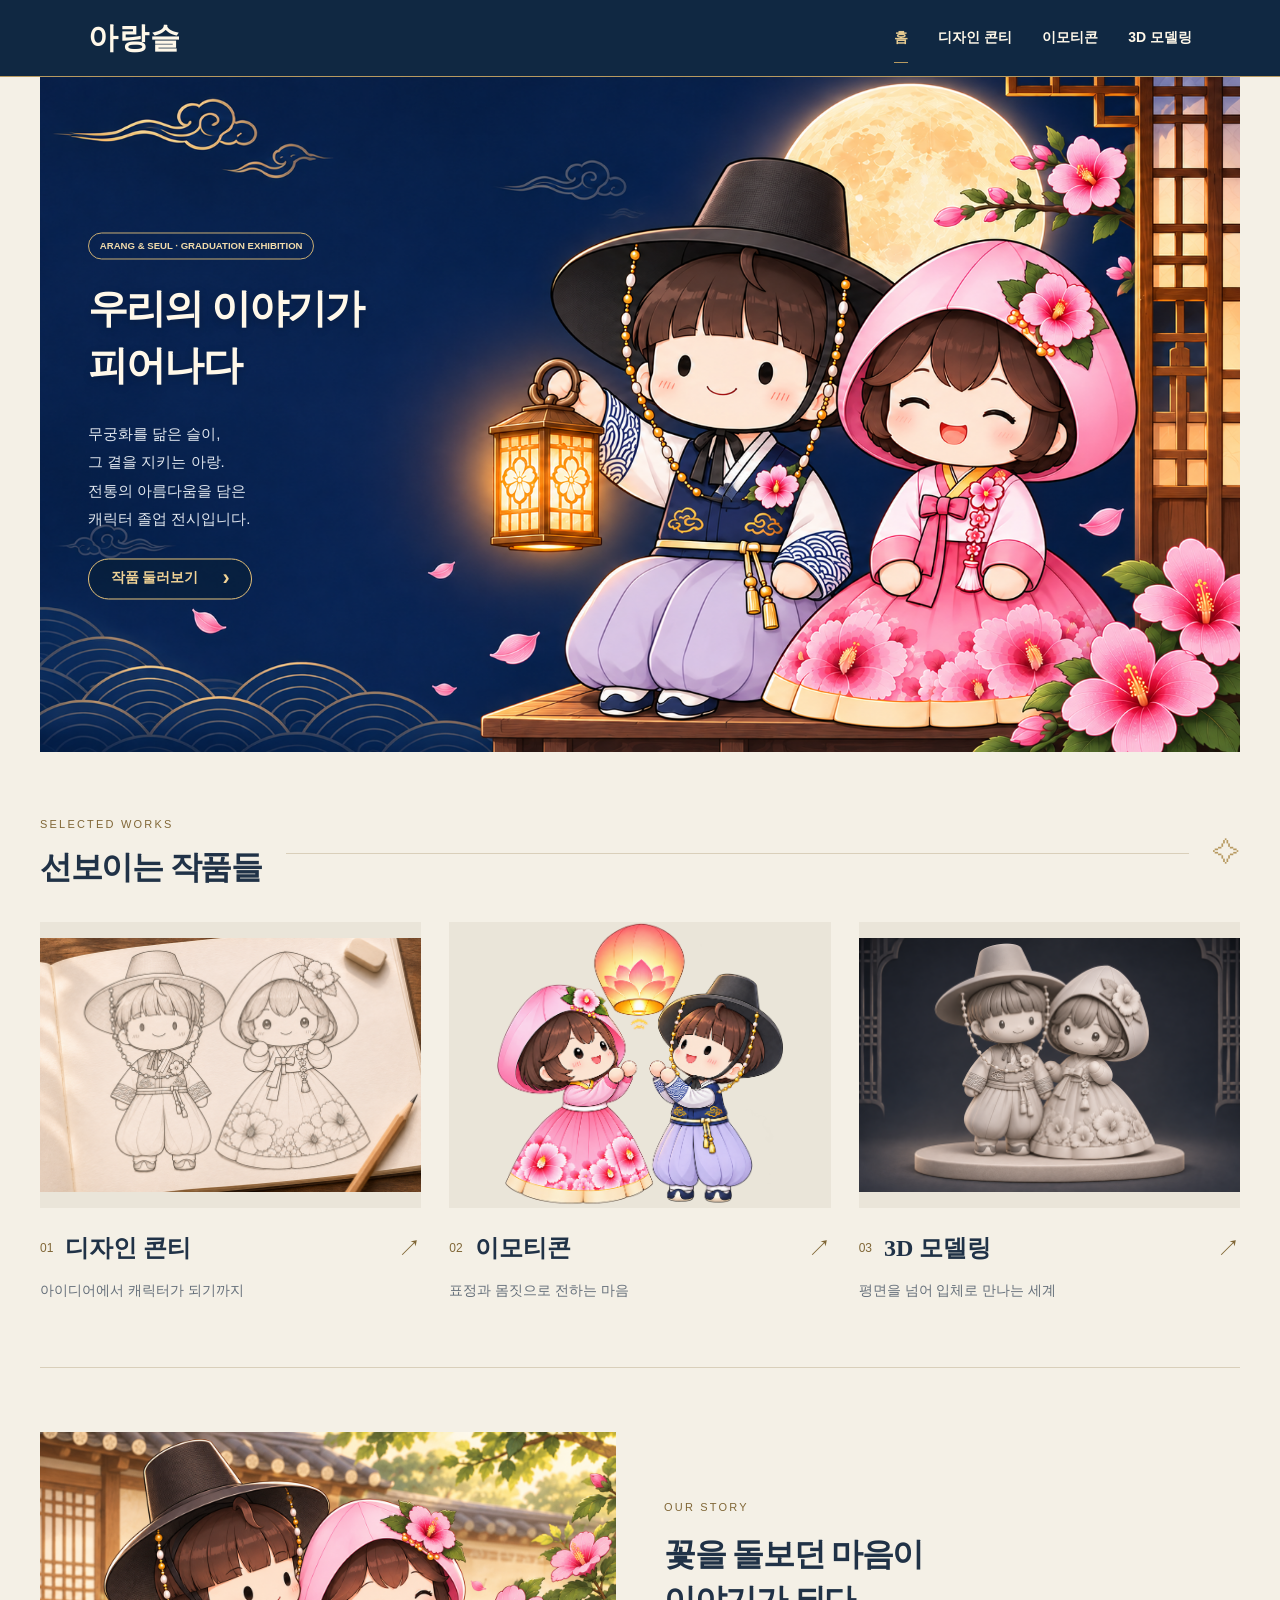
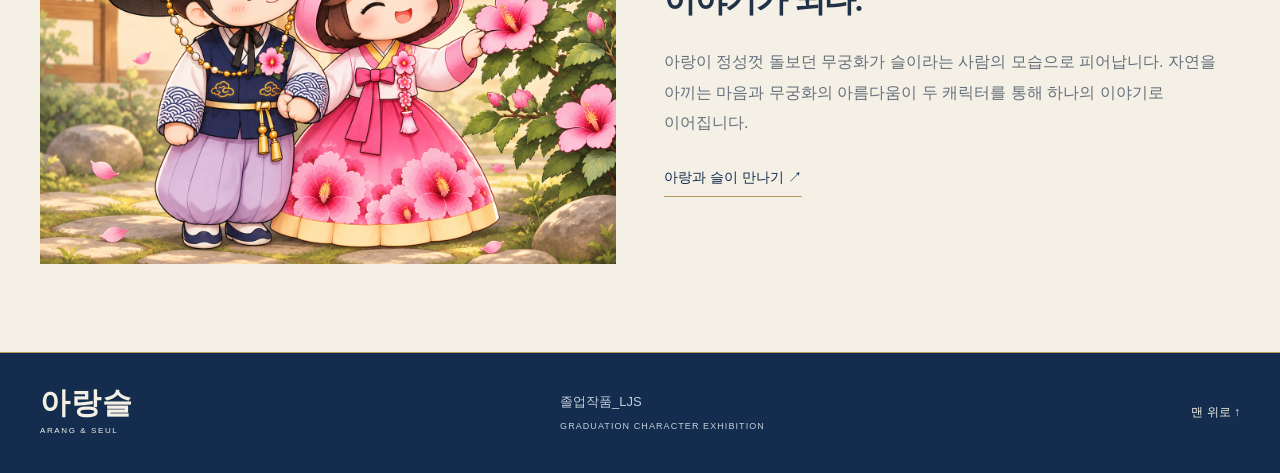
==== commit cd18a2c4: "html코드" ====
--- a/html/index.html
+++ b/html/index.html
@@ -746,7 +746,7 @@
             </a>
 
             <p>
-                성공회대학교 IT융합자율학부 이지석<br>
+                졸업작품_LJS<br>
                 <small>GRADUATION CHARACTER EXHIBITION</small>
             </p>
 
